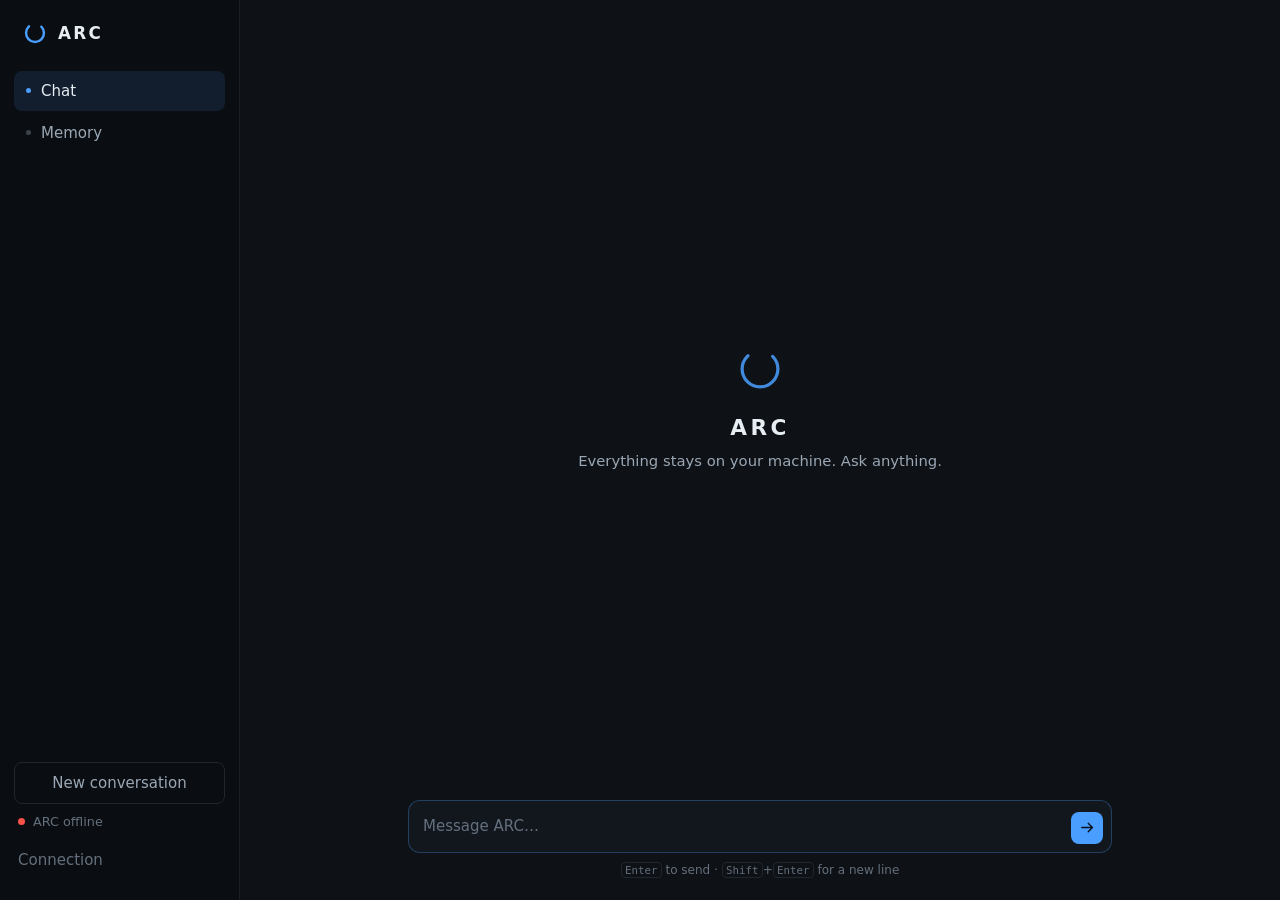
==== web/index.html @ 7c15fd4b "website feature part 1" ====
<!doctype html>
<html lang="en" data-theme="dark">
<head>
<meta charset="utf-8">
<meta name="viewport" content="width=device-width, initial-scale=1">
<title>ARC</title>
<meta name="description" content="ARC — a local-first assistant with memory.">
<link rel="stylesheet" href="styles.css">
<link rel="icon" href="data:image/svg+xml,<svg xmlns='http://www.w3.org/2000/svg' viewBox='0 0 32 32'><circle cx='16' cy='16' r='11' fill='none' stroke='%234A9EFF' stroke-width='3' stroke-linecap='round' stroke-dasharray='52 70' transform='rotate(-45 16 16)'/></svg>">
</head>
<body>

<a class="skip" href="#main">Skip to content</a>

<div class="shell">

  <aside class="rail">
    <div class="brand">
      <svg class="mark" viewBox="0 0 32 32" aria-hidden="true">
        <circle cx="16" cy="16" r="11" fill="none" stroke="currentColor" stroke-width="3"
                stroke-linecap="round" stroke-dasharray="52 70" transform="rotate(-45 16 16)"/>
      </svg>
      <span class="wordmark">ARC</span>
    </div>

    <nav class="nav" aria-label="Sections">
      <button class="nav-item is-active" data-view="chat" aria-current="page">
        <span class="nav-dot"></span> Chat
      </button>
      <button class="nav-item" data-view="memory">
        <span class="nav-dot"></span> Memory
      </button>
    </nav>

    <div class="rail-foot">
      <button id="new-chat" class="ghost">New conversation</button>
      <div id="status" class="status" data-state="unknown">
        <span class="status-dot"></span>
        <span class="status-text">connecting…</span>
      </div>
      <button id="settings-open" class="ghost subtle">Connection</button>
    </div>
  </aside>

  <main id="main" class="main">

    <!-- ── chat ─────────────────────────────────────────────────────────── -->
    <section class="view is-active" data-view="chat">
      <div id="transcript" class="transcript" aria-live="polite" aria-label="Conversation">
        <div class="empty" id="chat-empty">
          <svg class="empty-mark" viewBox="0 0 32 32" aria-hidden="true">
            <circle cx="16" cy="16" r="11" fill="none" stroke="currentColor" stroke-width="2"
                    stroke-linecap="round" stroke-dasharray="52 70" transform="rotate(-45 16 16)"/>
          </svg>
          <h1>ARC</h1>
          <p>Everything stays on your machine. Ask anything.</p>
        </div>
      </div>

      <div class="composer-wrap">
        <form id="composer" class="composer" autocomplete="off">
          <textarea id="input" rows="1" placeholder="Message ARC…"
                    aria-label="Message ARC" enterkeyhint="send"></textarea>
          <button id="send" type="submit" aria-label="Send message">
            <svg viewBox="0 0 24 24" aria-hidden="true">
              <path d="M4 12h15M13 6l6 6-6 6" fill="none" stroke="currentColor"
                    stroke-width="2" stroke-linecap="round" stroke-linejoin="round"/>
            </svg>
          </button>
        </form>
        <p class="composer-hint">
          <kbd>Enter</kbd> to send · <kbd>Shift</kbd>+<kbd>Enter</kbd> for a new line
        </p>
      </div>
    </section>

    <!-- ── memory ───────────────────────────────────────────────────────── -->
    <section class="view" data-view="memory">
      <header class="view-head">
        <h1>Memory</h1>
        <p>Everything ARC remembers, searched the way ARC searches it.</p>
      </header>

      <form id="memory-search" class="memory-search" autocomplete="off">
        <input id="memory-q" type="search" placeholder="Search memory…" aria-label="Search memory">
        <button type="submit" class="primary">Search</button>
      </form>

      <details class="add-fact">
        <summary>Add a memory</summary>
        <form id="memory-add" class="memory-add" autocomplete="off">
          <textarea id="memory-text" rows="2" placeholder="A fact worth keeping…"
                    aria-label="New memory"></textarea>
          <button type="submit" class="primary">Remember</button>
        </form>
      </details>

      <div id="memory-results" class="results" aria-live="polite"></div>
    </section>

  </main>
</div>

<!-- ── connection settings ────────────────────────────────────────────── -->
<dialog id="settings" class="dialog">
  <form method="dialog" class="dialog-body">
    <h2>Connection</h2>
    <p class="dialog-note">
      The site is static. It talks to a running ARC over HTTP — locally that is the dev
      server's <code>/api</code> proxy; when this page is hosted somewhere else, point it
      at an ARC you can reach.
    </p>
    <label for="api-base">API base URL</label>
    <input id="api-base" type="url" spellcheck="false" placeholder="/api">
    <p class="dialog-hint" id="api-hint"></p>
    <menu>
      <button value="cancel" class="ghost">Cancel</button>
      <button id="api-save" value="save" class="primary">Save</button>
    </menu>
  </form>
</dialog>

<script type="module" src="js/app.js"></script>
</body>
</html>
---- web/styles.css ----
/* ARC — arc.ai
 *
 * One accent (#4A9EFF, the colour the control indicator already uses) against a
 * near-neutral ground. The orb is gone from this build, so the identity has to carry in
 * the mark, the accent, and the restraint — not in motion.
 *
 * Dark by default because that is what ARC has always looked like; the light palette is
 * defined too so a light-preference machine is not blinded.
 */

:root {
  --accent: #4A9EFF;
  --accent-soft: rgba(74, 158, 255, 0.12);
  --accent-line: rgba(74, 158, 255, 0.30);

  --bg: #0E1116;
  --bg-rail: #0A0D11;
  --bg-raised: #161B22;
  --bg-input: #12171E;

  --text: #E6EDF3;
  --text-dim: #9AA7B4;
  --text-faint: #64707D;

  --line: #21262D;
  --line-soft: #1A1F26;

  --good: #3FB950;
  --bad: #F85149;
  --warn: #D29922;

  --radius: 12px;
  --radius-sm: 8px;
  --measure: 44rem;

  --font: ui-sans-serif, -apple-system, BlinkMacSystemFont, "Segoe UI", Inter, system-ui, sans-serif;
  --mono: ui-monospace, SFMono-Regular, "SF Mono", Menlo, Consolas, monospace;
}

:root[data-theme="light"] {
  --bg: #FFFFFF;
  --bg-rail: #F6F8FA;
  --bg-raised: #FFFFFF;
  --bg-input: #F6F8FA;
  --text: #1F2328;
  --text-dim: #59636E;
  --text-faint: #818B98;
  --line: #D1D9E0;
  --line-soft: #E4E8EC;
  --accent-soft: rgba(74, 158, 255, 0.10);
}

* { box-sizing: border-box; }

html, body {
  height: 100%;
  margin: 0;
}

body {
  background: var(--bg);
  color: var(--text);
  font-family: var(--font);
  font-size: 15px;
  line-height: 1.6;
  -webkit-font-smoothing: antialiased;
}

button, input, textarea { font: inherit; color: inherit; }

.skip {
  position: absolute;
  left: -9999px;
}
.skip:focus {
  left: 1rem; top: 1rem;
  z-index: 10;
  background: var(--bg-raised);
  padding: 0.6rem 1rem;
  border-radius: var(--radius-sm);
}

/* ── layout ──────────────────────────────────────────────────────────── */

.shell {
  display: grid;
  grid-template-columns: 15rem 1fr;
  height: 100%;
}

.rail {
  background: var(--bg-rail);
  border-right: 1px solid var(--line-soft);
  display: flex;
  flex-direction: column;
  padding: 1.25rem 0.875rem;
  gap: 1.5rem;
}

.brand {
  display: flex;
  align-items: center;
  gap: 0.625rem;
  padding: 0 0.5rem;
  color: var(--accent);
}

.mark { width: 26px; height: 26px; }

.wordmark {
  font-size: 1.05rem;
  font-weight: 620;
  letter-spacing: 0.14em;
  color: var(--text);
}

.nav {
  display: flex;
  flex-direction: column;
  gap: 0.125rem;
}

.nav-item {
  display: flex;
  align-items: center;
  gap: 0.625rem;
  padding: 0.5rem 0.75rem;
  background: none;
  border: 0;
  border-radius: var(--radius-sm);
  color: var(--text-dim);
  text-align: left;
  cursor: pointer;
  transition: background 120ms ease, color 120ms ease;
}
.nav-item:hover { background: var(--bg-raised); color: var(--text); }
.nav-item.is-active { background: var(--accent-soft); color: var(--text); }

.nav-dot {
  width: 5px; height: 5px;
  border-radius: 50%;
  background: currentColor;
  opacity: 0.35;
}
.nav-item.is-active .nav-dot { background: var(--accent); opacity: 1; }

.rail-foot {
  margin-top: auto;
  display: flex;
  flex-direction: column;
  gap: 0.5rem;
}

/* ── buttons ─────────────────────────────────────────────────────────── */

.ghost {
  padding: 0.5rem 0.75rem;
  background: none;
  border: 1px solid var(--line);
  border-radius: var(--radius-sm);
  color: var(--text-dim);
  cursor: pointer;
  transition: border-color 120ms ease, color 120ms ease;
}
.ghost:hover { border-color: var(--accent-line); color: var(--text); }
.ghost.subtle { border: 0; color: var(--text-faint); text-align: left; padding-left: 0.25rem; }
.ghost.subtle:hover { color: var(--text-dim); }

.primary {
  padding: 0.5rem 1rem;
  background: var(--accent);
  border: 0;
  border-radius: var(--radius-sm);
  color: #08121F;
  font-weight: 560;
  cursor: pointer;
}
.primary:hover { filter: brightness(1.08); }

:focus-visible {
  outline: 2px solid var(--accent);
  outline-offset: 2px;
}

/* ── status ──────────────────────────────────────────────────────────── */

.status {
  display: flex;
  align-items: center;
  gap: 0.5rem;
  padding: 0 0.25rem;
  font-size: 0.8rem;
  color: var(--text-faint);
}
.status-dot {
  width: 7px; height: 7px;
  border-radius: 50%;
  background: var(--text-faint);
  flex: none;
}
.status[data-state="ok"]   .status-dot { background: var(--good); }
.status[data-state="down"] .status-dot { background: var(--bad); }
.status[data-state="busy"] .status-dot { background: var(--warn); }

/* ── views ───────────────────────────────────────────────────────────── */

.main { overflow: hidden; display: flex; }

.view {
  display: none;
  flex-direction: column;
  width: 100%;
  min-width: 0;
  overflow-y: auto;
}
.view.is-active { display: flex; }

.view-head {
  width: min(var(--measure), 100%);
  margin: 0 auto;
  padding: 2.5rem 1.5rem 0;
}
.view-head h1 { font-size: 1.5rem; margin: 0 0 0.25rem; }
.view-head p { margin: 0; color: var(--text-dim); }

/* ── chat ────────────────────────────────────────────────────────────── */

.transcript {
  flex: 1;
  overflow-y: auto;
  padding: 2rem 1.5rem 1rem;
}

.empty {
  height: 100%;
  display: flex;
  flex-direction: column;
  align-items: center;
  justify-content: center;
  gap: 0.25rem;
  color: var(--text-dim);
  text-align: center;
}
.empty-mark { width: 52px; height: 52px; color: var(--accent); opacity: 0.85; }
.empty h1 {
  margin: 0.75rem 0 0;
  font-size: 1.35rem;
  font-weight: 600;
  letter-spacing: 0.16em;
  color: var(--text);
}
.empty p { margin: 0; font-size: 0.925rem; }

.turn {
  width: min(var(--measure), 100%);
  margin: 0 auto 1.75rem;
  display: flex;
  gap: 0.875rem;
}

.avatar {
  flex: none;
  width: 26px; height: 26px;
  border-radius: 6px;
  display: grid;
  place-items: center;
  font-size: 0.7rem;
  font-weight: 640;
  letter-spacing: 0.04em;
}
.turn.user  .avatar { background: var(--bg-raised); color: var(--text-dim); border: 1px solid var(--line); }
.turn.arc   .avatar { background: var(--accent-soft); color: var(--accent); border: 1px solid var(--accent-line); }

.bubble { min-width: 0; flex: 1; padding-top: 0.125rem; }
.bubble p { margin: 0 0 0.75rem; white-space: pre-wrap; overflow-wrap: anywhere; }
.bubble p:last-child { margin-bottom: 0; }

.bubble code {
  font-family: var(--mono);
  font-size: 0.875em;
  background: var(--bg-raised);
  padding: 0.1em 0.35em;
  border-radius: 4px;
}
.bubble pre {
  background: var(--bg-raised);
  border: 1px solid var(--line-soft);
  border-radius: var(--radius-sm);
  padding: 0.875rem 1rem;
  overflow-x: auto;
  margin: 0 0 0.75rem;
}
.bubble pre code { background: none; padding: 0; font-size: 0.85rem; }

.turn.error .bubble { color: var(--bad); }

/* The caret that trails streamed tokens. The only motion in the build — it marks
   "still generating", which at ~14 tok/s is a state you sit in for several seconds. */
.caret {
  display: inline-block;
  width: 0.5em; height: 1em;
  margin-left: 0.1em;
  background: var(--accent);
  vertical-align: text-bottom;
  animation: blink 1.1s steps(2, start) infinite;
}
@keyframes blink { to { visibility: hidden; } }

@media (prefers-reduced-motion: reduce) {
  .caret { animation: none; opacity: 0.6; }
}

/* ── composer ────────────────────────────────────────────────────────── */

.composer-wrap {
  padding: 0 1.5rem 1.25rem;
  background: linear-gradient(to top, var(--bg) 60%, transparent);
}

.composer {
  width: min(var(--measure), 100%);
  margin: 0 auto;
  display: flex;
  align-items: flex-end;
  gap: 0.5rem;
  background: var(--bg-input);
  border: 1px solid var(--line);
  border-radius: var(--radius);
  padding: 0.5rem 0.5rem 0.5rem 0.875rem;
  transition: border-color 140ms ease;
}
.composer:focus-within { border-color: var(--accent-line); }

.composer textarea {
  flex: 1;
  border: 0;
  background: none;
  resize: none;
  outline: none;
  max-height: 12rem;
  padding: 0.375rem 0;
  line-height: 1.55;
}
.composer textarea::placeholder { color: var(--text-faint); }

.composer button {
  flex: none;
  width: 32px; height: 32px;
  display: grid;
  place-items: center;
  background: var(--accent);
  color: #08121F;
  border: 0;
  border-radius: var(--radius-sm);
  cursor: pointer;
  transition: opacity 120ms ease;
}
.composer button svg { width: 17px; height: 17px; }
.composer button:disabled { opacity: 0.35; cursor: default; }

.composer-hint {
  width: min(var(--measure), 100%);
  margin: 0.5rem auto 0;
  font-size: 0.75rem;
  color: var(--text-faint);
  text-align: center;
}
kbd {
  font-family: var(--mono);
  font-size: 0.9em;
  border: 1px solid var(--line);
  border-radius: 4px;
  padding: 0.05em 0.3em;
}

/* ── memory ──────────────────────────────────────────────────────────── */

.memory-search,
.memory-add {
  width: min(var(--measure), 100%);
  margin: 1.25rem auto 0;
  padding: 0 1.5rem;
  display: flex;
  gap: 0.5rem;
}

.memory-search input,
.memory-add textarea {
  flex: 1;
  background: var(--bg-input);
  border: 1px solid var(--line);
  border-radius: var(--radius-sm);
  padding: 0.55rem 0.75rem;
  outline: none;
  resize: none;
}
.memory-search input:focus,
.memory-add textarea:focus { border-color: var(--accent-line); }

.add-fact {
  width: min(var(--measure), 100%);
  margin: 1rem auto 0;
  padding: 0 1.5rem;
}
.add-fact summary {
  cursor: pointer;
  color: var(--text-dim);
  font-size: 0.875rem;
  padding: 0.25rem 0;
}
.add-fact summary:hover { color: var(--text); }
.add-fact .memory-add { padding: 0; margin-top: 0.625rem; }

.results {
  width: min(var(--measure), 100%);
  margin: 0 auto;
  padding: 1.25rem 1.5rem 3rem;
  display: flex;
  flex-direction: column;
  gap: 0.75rem;
}

.memory {
  background: var(--bg-raised);
  border: 1px solid var(--line-soft);
  border-radius: var(--radius);
  padding: 0.875rem 1rem;
}
.memory-content { margin: 0 0 0.625rem; overflow-wrap: anywhere; }

.memory-meta {
  display: flex;
  flex-wrap: wrap;
  gap: 0.375rem;
  font-size: 0.72rem;
  color: var(--text-faint);
}
.tag {
  border: 1px solid var(--line);
  border-radius: 999px;
  padding: 0.1rem 0.5rem;
  font-family: var(--mono);
}
.tag.layer { border-color: var(--accent-line); color: var(--accent); }

.note {
  color: var(--text-dim);
  text-align: center;
  padding: 2rem 0;
}
.note.bad { color: var(--bad); }

/* ── dialog ──────────────────────────────────────────────────────────── */

.dialog {
  border: 1px solid var(--line);
  border-radius: var(--radius);
  background: var(--bg-raised);
  color: var(--text);
  padding: 0;
  width: min(28rem, calc(100vw - 2rem));
}
.dialog::backdrop { background: rgba(0, 0, 0, 0.55); }

.dialog-body { padding: 1.5rem; }
.dialog-body h2 { margin: 0 0 0.5rem; font-size: 1.1rem; }
.dialog-note { margin: 0 0 1.25rem; font-size: 0.85rem; color: var(--text-dim); }
.dialog-body label { display: block; font-size: 0.8rem; color: var(--text-dim); margin-bottom: 0.375rem; }
.dialog-body input {
  width: 100%;
  background: var(--bg-input);
  border: 1px solid var(--line);
  border-radius: var(--radius-sm);
  padding: 0.55rem 0.75rem;
  outline: none;
}
.dialog-body input:focus { border-color: var(--accent-line); }
.dialog-hint { font-size: 0.75rem; color: var(--text-faint); margin: 0.5rem 0 0; min-height: 1.2em; }
.dialog-body menu {
  display: flex;
  justify-content: flex-end;
  gap: 0.5rem;
  margin: 1.5rem 0 0;
  padding: 0;
}

code { font-family: var(--mono); font-size: 0.875em; }

/* ── narrow ──────────────────────────────────────────────────────────── */

@media (max-width: 46rem) {
  .shell { grid-template-columns: 1fr; grid-template-rows: auto 1fr; }
  .rail {
    flex-direction: row;
    align-items: center;
    border-right: 0;
    border-bottom: 1px solid var(--line-soft);
    padding: 0.625rem 0.875rem;
    gap: 0.875rem;
    overflow-x: auto;
  }
  .nav { flex-direction: row; }
  .rail-foot { margin-top: 0; flex-direction: row; align-items: center; }
  .rail-foot .ghost { white-space: nowrap; }
  .status-text { display: none; }
}
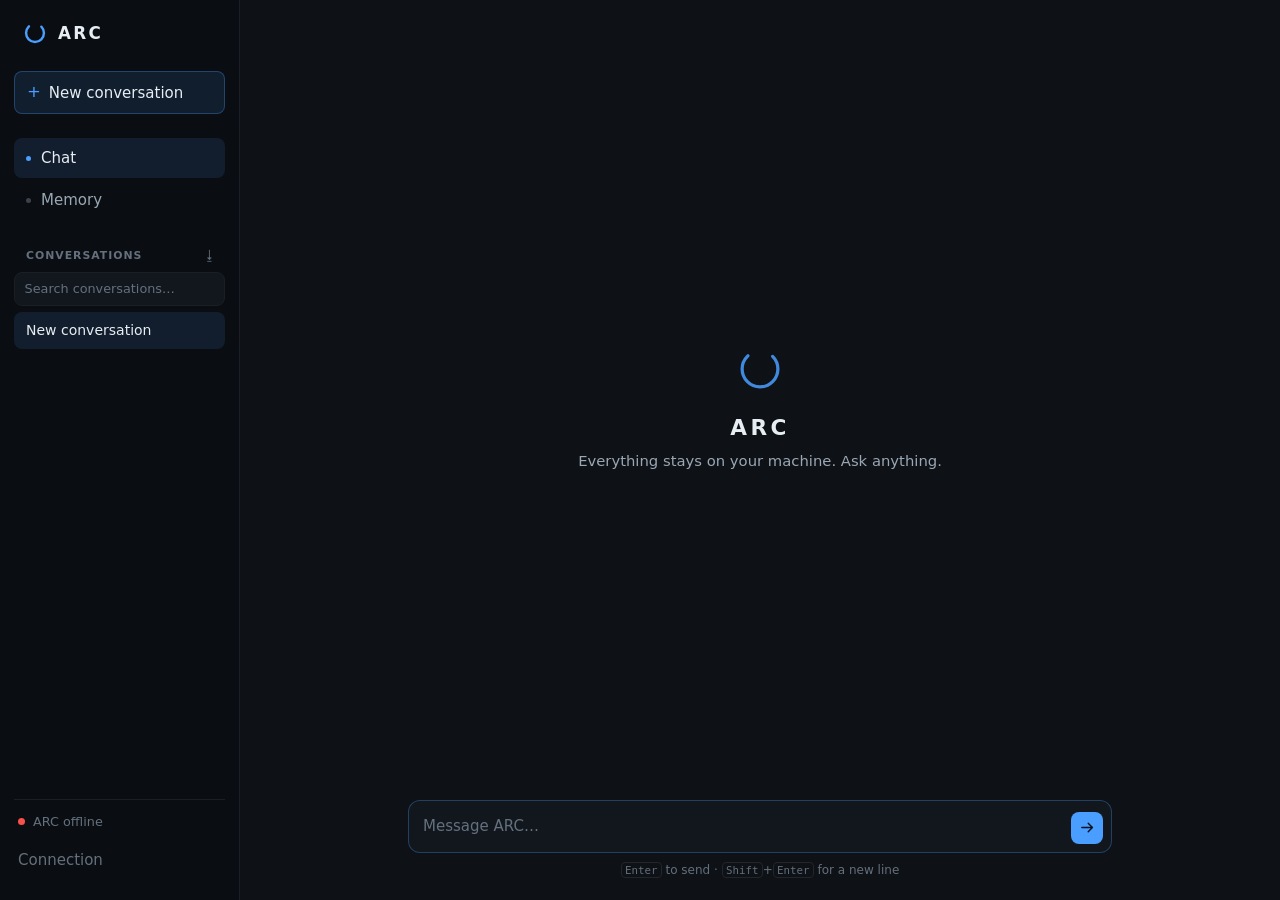
==== commit 19c03fff: "website p2" ====
--- a/web/index.html
+++ b/web/index.html
@@ -23,6 +23,10 @@
       <span class="wordmark">ARC</span>
     </div>
 
+    <button id="new-chat" class="new-chat">
+      <span aria-hidden="true">+</span> New conversation
+    </button>
+
     <nav class="nav" aria-label="Sections">
       <button class="nav-item is-active" data-view="chat" aria-current="page">
         <span class="nav-dot"></span> Chat
@@ -32,8 +36,18 @@
       </button>
     </nav>
 
+    <div class="threads-wrap">
+      <div class="rail-head">
+        <h2 class="rail-label">Conversations</h2>
+        <button id="export-all" class="thread-act" title="Export all conversations as JSON"
+                aria-label="Export all conversations as JSON">⭳</button>
+      </div>
+      <input id="thread-search" type="search" class="thread-search"
+             placeholder="Search conversations…" aria-label="Search conversations">
+      <ul id="threads" class="threads" aria-label="Conversations"></ul>
+    </div>
+
     <div class="rail-foot">
-      <button id="new-chat" class="ghost">New conversation</button>
       <div id="status" class="status" data-state="unknown">
         <span class="status-dot"></span>
         <span class="status-text">connecting…</span>
@@ -46,16 +60,14 @@
 
     <!-- ── chat ─────────────────────────────────────────────────────────── -->
     <section class="view is-active" data-view="chat">
-      <div id="transcript" class="transcript" aria-live="polite" aria-label="Conversation">
-        <div class="empty" id="chat-empty">
-          <svg class="empty-mark" viewBox="0 0 32 32" aria-hidden="true">
-            <circle cx="16" cy="16" r="11" fill="none" stroke="currentColor" stroke-width="2"
-                    stroke-linecap="round" stroke-dasharray="52 70" transform="rotate(-45 16 16)"/>
-          </svg>
-          <h1>ARC</h1>
-          <p>Everything stays on your machine. Ask anything.</p>
-        </div>
-      </div>
+      <div id="transcript" class="transcript" aria-live="polite" aria-label="Conversation"></div>
+
+      <button id="jump" class="jump" hidden aria-label="Scroll to latest">
+        <svg viewBox="0 0 24 24" aria-hidden="true">
+          <path d="M12 5v14M6 13l6 6 6-6" fill="none" stroke="currentColor"
+                stroke-width="2" stroke-linecap="round" stroke-linejoin="round"/>
+        </svg>
+      </button>
 
       <div class="composer-wrap">
         <form id="composer" class="composer" autocomplete="off">
@@ -65,6 +77,13 @@
             <svg viewBox="0 0 24 24" aria-hidden="true">
               <path d="M4 12h15M13 6l6 6-6 6" fill="none" stroke="currentColor"
                     stroke-width="2" stroke-linecap="round" stroke-linejoin="round"/>
+            </svg>
+          </button>
+          <!-- Replaces Send while generating, in the same spot, so stopping is where
+               your hand already is. -->
+          <button id="stop" type="button" class="stopping" hidden aria-label="Stop generating">
+            <svg viewBox="0 0 24 24" aria-hidden="true">
+              <rect x="7" y="7" width="10" height="10" rx="2" fill="currentColor"/>
             </svg>
           </button>
         </form>
@@ -111,10 +130,15 @@
       at an ARC you can reach.
     </p>
     <label for="api-base">API base URL</label>
-    <input id="api-base" type="url" spellcheck="false" placeholder="/api">
+    <!-- Deliberately `text`, not `url`: the default value is the relative path `/api`,
+         which fails URL validation. In a `method="dialog"` form that blocks submission
+         entirely, so the dialog cannot be closed by either button. -->
+    <input id="api-base" type="text" spellcheck="false" autocapitalize="off"
+           inputmode="url" placeholder="/api">
     <p class="dialog-hint" id="api-hint"></p>
     <menu>
-      <button value="cancel" class="ghost">Cancel</button>
+      <!-- Cancel must never be gated on the field being valid. -->
+      <button value="cancel" class="ghost" formnovalidate>Cancel</button>
       <button id="api-save" value="save" class="primary">Save</button>
     </menu>
   </form>
--- a/web/styles.css
+++ b/web/styles.css
@@ -144,11 +144,144 @@
 }
 .nav-item.is-active .nav-dot { background: var(--accent); opacity: 1; }
 
+.new-chat {
+  display: flex;
+  align-items: center;
+  gap: 0.5rem;
+  width: 100%;
+  padding: 0.55rem 0.75rem;
+  background: var(--accent-soft);
+  border: 1px solid var(--accent-line);
+  border-radius: var(--radius-sm);
+  color: var(--text);
+  cursor: pointer;
+  transition: background 120ms ease;
+}
+.new-chat:hover { background: rgba(74, 158, 255, 0.20); }
+.new-chat span { color: var(--accent); font-size: 1.1em; line-height: 1; }
+
+/* ── conversation list ───────────────────────────────────────────────── */
+
+.threads-wrap {
+  flex: 1;
+  min-height: 0;
+  display: flex;
+  flex-direction: column;
+  gap: 0.375rem;
+}
+
+.rail-head {
+  display: flex;
+  align-items: center;
+  justify-content: space-between;
+  padding-right: 0.375rem;
+}
+
+.rail-label {
+  margin: 0;
+  padding: 0 0.75rem;
+  font-size: 0.68rem;
+  font-weight: 600;
+  letter-spacing: 0.09em;
+  text-transform: uppercase;
+  color: var(--text-faint);
+}
+
+.thread-search {
+  width: 100%;
+  background: var(--bg-input);
+  border: 1px solid var(--line-soft);
+  border-radius: var(--radius-sm);
+  padding: 0.35rem 0.6rem;
+  font-size: 0.8rem;
+  outline: none;
+}
+.thread-search:focus { border-color: var(--accent-line); }
+.thread-search::placeholder { color: var(--text-faint); }
+
+.thread-name {
+  display: block;
+  white-space: nowrap;
+  overflow: hidden;
+  text-overflow: ellipsis;
+}
+.thread-snippet {
+  display: block;
+  font-size: 0.72rem;
+  color: var(--text-faint);
+  white-space: nowrap;
+  overflow: hidden;
+  text-overflow: ellipsis;
+}
+
+.threads {
+  list-style: none;
+  margin: 0;
+  padding: 0;
+  overflow-y: auto;
+  flex: 1;
+  min-height: 0;
+}
+
+.thread {
+  display: flex;
+  align-items: center;
+  border-radius: var(--radius-sm);
+}
+.thread:hover { background: var(--bg-raised); }
+.thread.is-active { background: var(--accent-soft); }
+
+.thread-open {
+  flex: 1;
+  min-width: 0;
+  padding: 0.44rem 0.25rem 0.44rem 0.75rem;
+  background: none;
+  border: 0;
+  color: var(--text-dim);
+  text-align: left;
+  font-size: 0.875rem;
+  white-space: nowrap;
+  overflow: hidden;
+  text-overflow: ellipsis;
+  cursor: pointer;
+}
+.thread.is-active .thread-open,
+.thread:hover .thread-open { color: var(--text); }
+
+.thread-tools {
+  display: none;
+  gap: 0.125rem;
+  padding-right: 0.375rem;
+}
+.thread:hover .thread-tools,
+.thread:focus-within .thread-tools { display: flex; }
+
+.thread-act {
+  width: 22px; height: 22px;
+  display: grid;
+  place-items: center;
+  background: none;
+  border: 0;
+  border-radius: 4px;
+  color: var(--text-faint);
+  font-size: 0.85rem;
+  cursor: pointer;
+}
+.thread-act:hover { background: var(--bg); color: var(--text); }
+
+.thread-empty {
+  padding: 0.44rem 0.75rem;
+  font-size: 0.8rem;
+  color: var(--text-faint);
+}
+
 .rail-foot {
   margin-top: auto;
   display: flex;
   flex-direction: column;
   gap: 0.5rem;
+  padding-top: 0.75rem;
+  border-top: 1px solid var(--line-soft);
 }
 
 /* ── buttons ─────────────────────────────────────────────────────────── */
@@ -212,6 +345,8 @@
   width: 100%;
   min-width: 0;
   overflow-y: auto;
+  /* Containing block for the floating "jump to latest" button. */
+  position: relative;
 }
 .view.is-active { display: flex; }
 
@@ -227,6 +362,10 @@
 
 .transcript {
   flex: 1;
+  /* Without this a flex child refuses to shrink below its content, so a long
+     conversation scrolls the whole view and pushes the composer off the bottom
+     instead of scrolling inside the transcript. */
+  min-height: 0;
   overflow-y: auto;
   padding: 2rem 1.5rem 1rem;
 }
@@ -271,9 +410,120 @@
 .turn.user  .avatar { background: var(--bg-raised); color: var(--text-dim); border: 1px solid var(--line); }
 .turn.arc   .avatar { background: var(--accent-soft); color: var(--accent); border: 1px solid var(--accent-line); }
 
-.bubble { min-width: 0; flex: 1; padding-top: 0.125rem; }
+.column { min-width: 0; flex: 1; }
+
+.bubble { min-width: 0; padding-top: 0.125rem; }
 .bubble p { margin: 0 0 0.75rem; white-space: pre-wrap; overflow-wrap: anywhere; }
 .bubble p:last-child { margin-bottom: 0; }
+
+.bubble h2, .bubble h3, .bubble h4, .bubble h5 {
+  margin: 1.15rem 0 0.5rem;
+  line-height: 1.35;
+}
+.bubble h2 { font-size: 1.2rem; }
+.bubble h3 { font-size: 1.06rem; }
+.bubble h4, .bubble h5 { font-size: 0.97rem; }
+.bubble > :first-child { margin-top: 0; }
+
+.bubble ul, .bubble ol { margin: 0 0 0.75rem; padding-left: 1.35rem; }
+.bubble li { margin: 0.2rem 0; }
+
+.bubble blockquote {
+  margin: 0 0 0.75rem;
+  padding-left: 0.875rem;
+  border-left: 2px solid var(--accent-line);
+  color: var(--text-dim);
+}
+
+.bubble a { color: var(--accent); text-decoration: underline; text-underline-offset: 2px; }
+.bubble strong { font-weight: 620; }
+
+/* Message actions — copy, retry. Revealed on hover so a finished conversation reads
+   as prose rather than as a wall of buttons. */
+.actions {
+  display: flex;
+  gap: 0.25rem;
+  margin-top: 0.5rem;
+  opacity: 0;
+  transition: opacity 120ms ease;
+}
+.turn:hover .actions,
+.turn:focus-within .actions { opacity: 1; }
+
+.act {
+  padding: 0.2rem 0.5rem;
+  background: none;
+  border: 1px solid var(--line);
+  border-radius: 5px;
+  color: var(--text-faint);
+  font-size: 0.72rem;
+  cursor: pointer;
+}
+.act:hover { border-color: var(--accent-line); color: var(--text); }
+.actions[hidden] { display: none; }
+
+/* ── editing a message ───────────────────────────────────────────────── */
+
+.editor { margin-top: 0.25rem; }
+.editor textarea {
+  width: 100%;
+  background: var(--bg-input);
+  border: 1px solid var(--accent-line);
+  border-radius: var(--radius-sm);
+  padding: 0.6rem 0.75rem;
+  resize: vertical;
+  outline: none;
+  line-height: 1.55;
+}
+.editor-row {
+  display: flex;
+  justify-content: flex-end;
+  gap: 0.5rem;
+  margin-top: 0.5rem;
+}
+.primary.small { padding: 0.28rem 0.7rem; font-size: 0.78rem; }
+
+/* ── version switcher ────────────────────────────────────────────────── */
+
+.versions {
+  display: flex;
+  align-items: center;
+  gap: 0.25rem;
+  margin-top: 0.4rem;
+  font-size: 0.72rem;
+  color: var(--text-faint);
+}
+.version-step {
+  width: 18px; height: 18px;
+  display: grid;
+  place-items: center;
+  background: none;
+  border: 1px solid var(--line);
+  border-radius: 4px;
+  color: var(--text-dim);
+  cursor: pointer;
+  line-height: 1;
+}
+.version-step:hover:not(:disabled) { border-color: var(--accent-line); color: var(--text); }
+.version-step:disabled { opacity: 0.3; cursor: default; }
+.version-count { font-family: var(--mono); }
+
+/* ── syntax highlighting ─────────────────────────────────────────────── */
+
+.tok-keyword { color: #FF7B9C; }
+.tok-string  { color: #8DD98D; }
+.tok-comment { color: var(--text-faint); font-style: italic; }
+.tok-number  { color: #E5A65B; }
+.tok-fn      { color: var(--accent); }
+.tok-key     { color: #C792EA; }
+
+:root[data-theme="light"] .tok-keyword { color: #C2185B; }
+:root[data-theme="light"] .tok-string  { color: #2E7D32; }
+:root[data-theme="light"] .tok-number  { color: #B26500; }
+
+@media (prefers-reduced-motion: reduce) {
+  .actions { transition: none; }
+}
 
 .bubble code {
   font-family: var(--mono);
@@ -357,6 +607,36 @@
 }
 .composer button svg { width: 17px; height: 17px; }
 .composer button:disabled { opacity: 0.35; cursor: default; }
+/* `display: grid` above outranks the [hidden] attribute's own display:none, which is
+   why Send and Stop would otherwise both be on screen at once. */
+.composer button[hidden] { display: none; }
+
+/* Stop takes Send's place while generating, rather than sitting beside it — one control
+   in one position, so there is never a moment where both look available. */
+.composer .stopping { background: var(--bg-raised); border: 1px solid var(--line); color: var(--text); }
+.composer .stopping:hover { border-color: var(--bad); color: var(--bad); }
+.composer .stopping svg { width: 15px; height: 15px; }
+
+/* ── jump to latest ──────────────────────────────────────────────────── */
+
+.jump {
+  position: absolute;
+  left: 50%;
+  transform: translateX(-50%);
+  bottom: 7.25rem;
+  width: 32px; height: 32px;
+  display: grid;
+  place-items: center;
+  background: var(--bg-raised);
+  border: 1px solid var(--line);
+  border-radius: 50%;
+  color: var(--text-dim);
+  cursor: pointer;
+  z-index: 2;
+}
+.jump:hover { border-color: var(--accent-line); color: var(--text); }
+.jump svg { width: 16px; height: 16px; }
+.jump[hidden] { display: none; }
 
 .composer-hint {
   width: min(var(--measure), 100%);
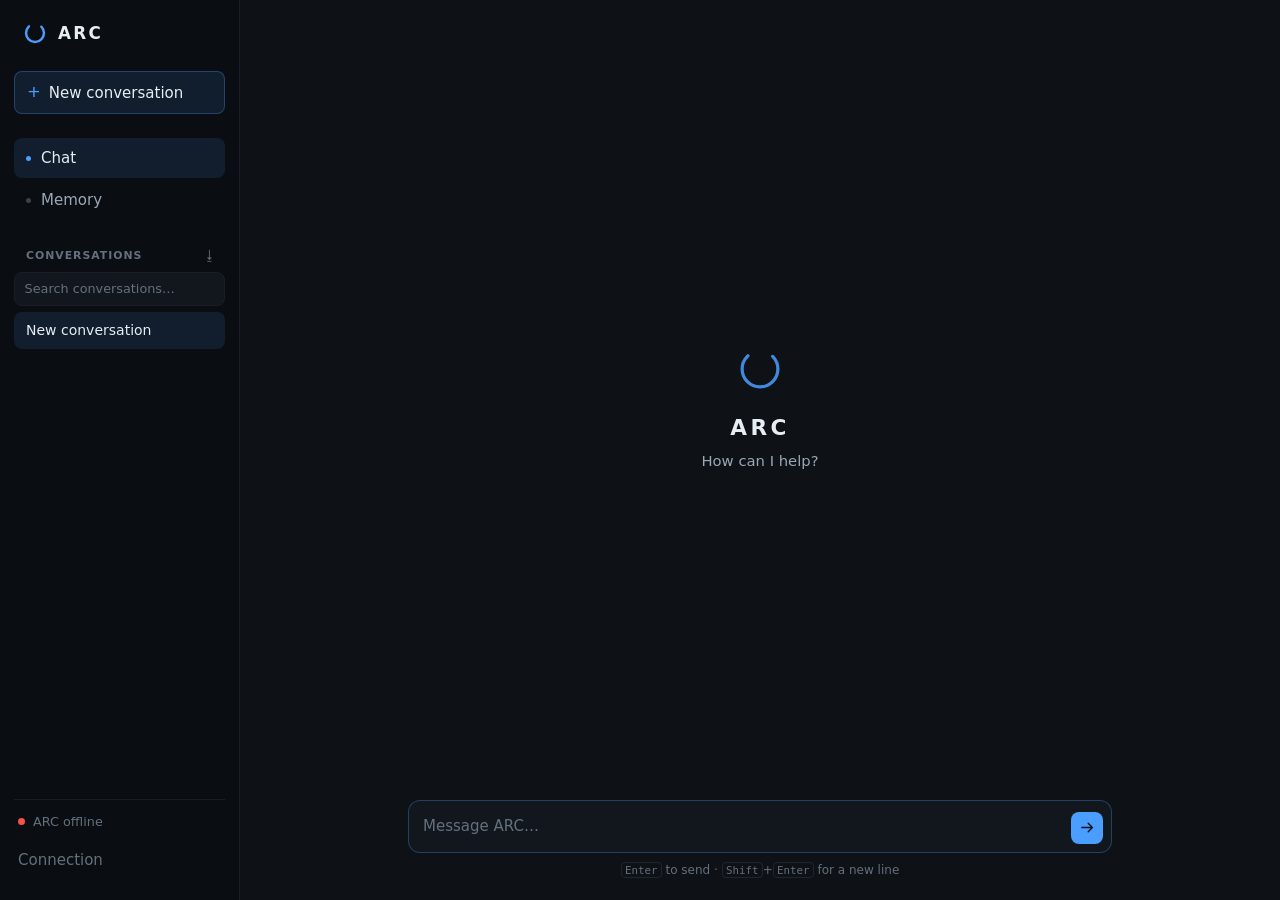
==== commit a78f1417: "web 3" ====
--- a/web/index.html
+++ b/web/index.html
@@ -4,7 +4,7 @@
 <meta charset="utf-8">
 <meta name="viewport" content="width=device-width, initial-scale=1">
 <title>ARC</title>
-<meta name="description" content="ARC — a local-first assistant with memory.">
+<meta name="description" content="ARC — ask anything.">
 <link rel="stylesheet" href="styles.css">
 <link rel="icon" href="data:image/svg+xml,<svg xmlns='http://www.w3.org/2000/svg' viewBox='0 0 32 32'><circle cx='16' cy='16' r='11' fill='none' stroke='%234A9EFF' stroke-width='3' stroke-linecap='round' stroke-dasharray='52 70' transform='rotate(-45 16 16)'/></svg>">
 </head>
